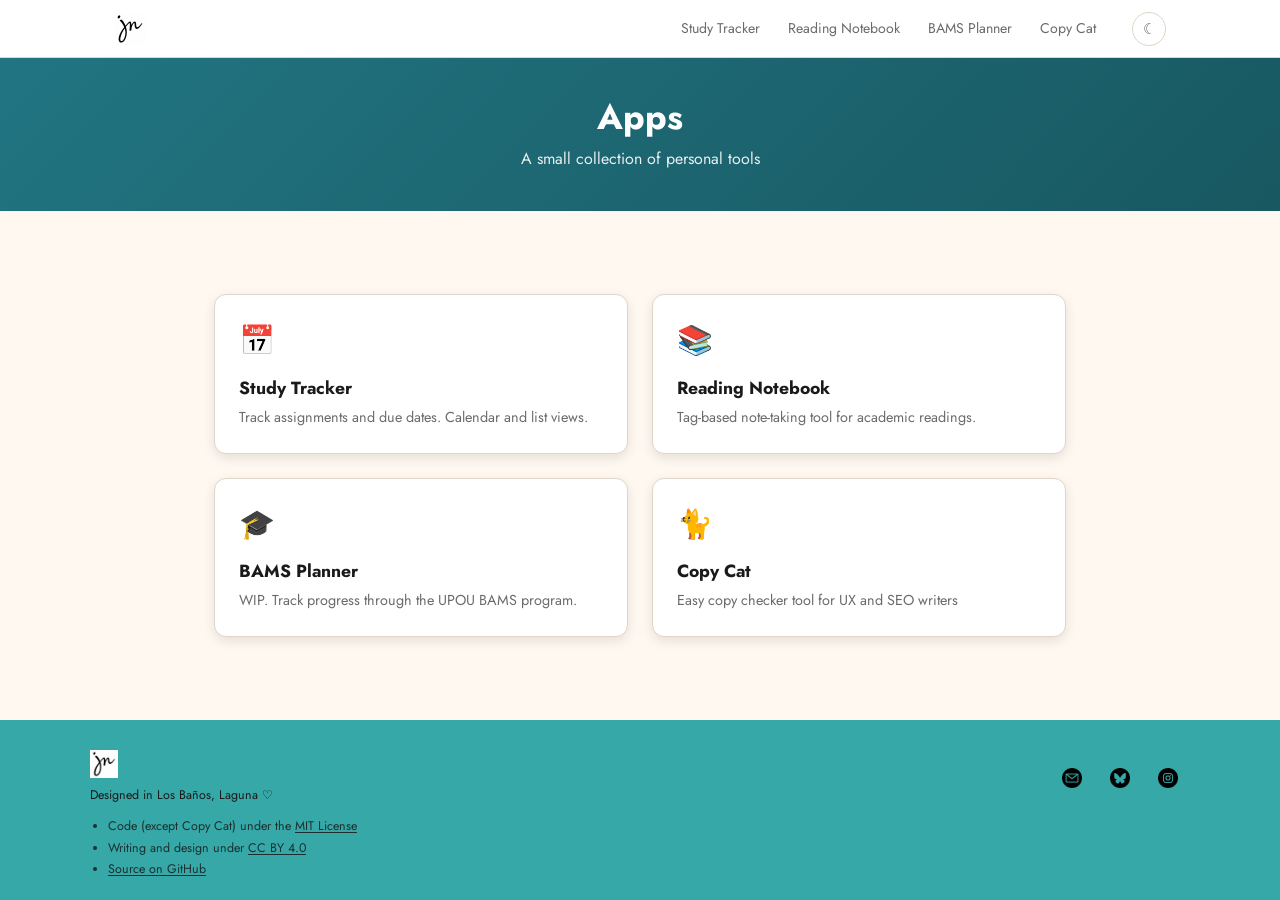
==== index.html @ cdc97967 "Close the four remaining audit findings Tests. tests/parsers.html covers the two parsers that read i" ====
<!DOCTYPE html>
<html lang="en">
<head>
<meta charset="UTF-8">
<meta name="viewport" content="width=device-width, initial-scale=1.0">
<title>Janis Narvas | Apps</title>
<meta name="description" content="Free study tools for students: an assignment tracker with calendar view, a tag-based reading notebook that exports to Obsidian, and a UPOU BAMS degree planner. No login required and your data stays in your browser.">
<link rel="canonical" href="https://apps.janisnarvas.com/">

<!-- Open Graph / social sharing -->
<meta property="og:type" content="website">
<meta property="og:site_name" content="Study Apps">
<meta property="og:title" content="Janis Narvas | Apps">
<meta property="og:description" content="Free study tools for students: an assignment tracker with calendar view, a tag-based reading notebook that exports to Obsidian, and a UPOU BAMS degree planner. No login required and your data stays in your browser.">
<meta property="og:url" content="https://apps.janisnarvas.com/">
<meta property="og:image" content="https://apps.janisnarvas.com/icons/og-image.png">
<meta name="twitter:card" content="summary_large_image">
<meta name="twitter:title" content="Janis Narvas | Apps">
<meta name="twitter:description" content="Free study tools for students: an assignment tracker with calendar view, a tag-based reading notebook that exports to Obsidian, and a UPOU BAMS degree planner. No login required and your data stays in your browser.">
<meta name="twitter:image" content="https://apps.janisnarvas.com/icons/og-image.png">

<!-- Structured data -->
<script type="application/ld+json">
{
  "@context": "https://schema.org",
  "@type": "WebSite",
  "name": "Study Apps",
  "url": "https://apps.janisnarvas.com/",
  "description": "Free study tools for students: an assignment tracker with calendar view, a tag-based reading notebook that exports to Obsidian, and a UPOU BAMS degree planner. No login required and your data stays in your browser.",
  "inLanguage": "en",
  "author": {
    "@type": "Person",
    "name": "Janis Narvas",
    "url": "https://janisnarvas.com"
  },
  "publisher": {
    "@type": "Person",
    "name": "Janis Narvas",
    "url": "https://janisnarvas.com"
  },
  "hasPart": [
    {
      "@type": "WebApplication",
      "name": "Study Tracker",
      "url": "https://apps.janisnarvas.com/study-tracker/",
      "description": "Track assignments and deadlines in a calendar or list view. Set due dates and times, priorities and status, and export everything to your calendar as an .ics file. Free, no login.",
      "applicationCategory": "EducationalApplication"
    },
    {
      "@type": "WebApplication",
      "name": "Reading Notebook",
      "url": "https://apps.janisnarvas.com/reading-notebook/",
      "description": "Keep tagged reading notes for academic sources, with rich-text fields for findings, takeaways and limitations. Export to Markdown for Obsidian or to CSV. Free, no login.",
      "applicationCategory": "EducationalApplication"
    },
    {
      "@type": "WebApplication",
      "name": "BAMS Planner",
      "url": "https://apps.janisnarvas.com/bams-planner/",
      "description": "Track your progress through the UPOU BA Multimedia Studies degree: units completed by category, course status and term, and export your Plan of Study to CSV or PDF.",
      "applicationCategory": "EducationalApplication"
    }
    {
      "@type": "WebApplication",
      "name": "Copy Cat",
      "url": "https://apps.janisnarvas.com/copy-cat/",
      "description": "Check your page title, meta description, and body copy for readability, wordiness, and words to avoid.",
      "applicationCategory": "EducationalApplication"
    }
  ]
}
</script>
<link rel="icon" type="image/png" sizes="32x32" href="icons/favicon-32.png?v=3.7.0">
<link rel="icon" type="image/png" sizes="512x512" href="icons/favicon-512.png?v=3.7.0">
<link rel="apple-touch-icon" href="icons/apple-touch-icon.png?v=3.7.0">
<link rel="preconnect" href="https://fonts.googleapis.com">
<link rel="preconnect" href="https://fonts.gstatic.com" crossorigin>
<link href="https://fonts.googleapis.com/css2?family=Jost:ital,wght@0,300;0,400;0,500;0,600;0,700;1,400&display=swap" rel="stylesheet">
<link rel="stylesheet" href="shared.css?v=3.7.0">
<link rel="stylesheet" href="style.css?v=3.7.0">
<!-- Loaded in <head> so the theme is set before first paint (no light flash). -->
<script src="theme.js?v=3.7.0"></script>
<!-- Google Analytics (GA4) -->
<script src="analytics.js?v=3.7.0"></script>
</head>
<body>

<!-- Sticky navigation, filled in by nav.js. -->
<nav class="site-nav"></nav>

<!-- Names the page; its H1 lives here. -->
<section class="tool-banner">
  <div class="tool-banner-inner">
    <h1>Apps</h1>
    <p class="tool-desc">A small collection of personal tools</p>
  </div>
</section>

<main>

  <!--
    Each tool is a card driven by the TOOLS array in script.js.
    To add a new tool later: add an entry to that array — no HTML edits needed.
  -->
  <section id="tool-grid" class="tool-grid"></section>
</main>

<!-- Licensing bar, filled in by sitebar.js. -->
<footer class="site-bar"></footer>

<script src="script.js?v=3.7.0"></script>
<script src="nav.js?v=3.7.0"></script>
<script src="sitebar.js?v=3.7.0"></script>
</body>
</html>
---- shared.css ----
/* ==========================================================================
   shared.css — furniture every page has in common
   The sticky nav, the footer band and the page banner appear on all six
   pages, so they live here rather than in four copies of each stylesheet.
   Loaded BEFORE each page's own sheet, so a tool can still override.
   ========================================================================== */

* { box-sizing: border-box; }

.theme-toggle:hover {
  background: var(--color-hover);
  border-color: var(--color-hover);
  color: var(--color-hover-text);
}

.site-bar-inner {
  max-width: 1100px;
  margin: 0 auto;
  display: flex;
  flex-direction: column;
  gap: 10px;
}

.site-bar a {
  color: inherit;
  text-decoration: underline;
  text-underline-offset: 2px;
}

.site-bar a:hover { opacity: 0.75; }

/* Credit on the left, contact icons on the right. */
.site-bar-row {
  display: flex;
  justify-content: space-between;
  align-items: center;
  gap: 16px;
}

.site-bar-credit {
  margin: 0;
  line-height: 1.6;
  display: flex;
  flex-direction: column;
  align-items: flex-start;
  gap: 8px;
}

/* The logo stands in for the name, as it does in the nav. */
.site-bar-mark { display: inline-flex; line-height: 0; }

.site-bar-mark img { display: block; width: 28px; height: 28px; }

.site-bar-mark:hover { opacity: 0.8; }

/* Keeps the place name from breaking across lines mid-phrase. */
.site-bar-place { white-space: nowrap; }

/* The copyright and the place sit on their own lines, as two statements
   rather than one run-on sentence. */
.site-bar-place { display: block; }

.site-bar-terms {
  margin: 0;
  padding-left: 18px;
  line-height: 1.7;
  opacity: 0.85;
}

.site-bar-terms li { margin: 0; }

.social {
  display: flex;
  flex-wrap: wrap;
  gap: 4px;
  margin: 0;
  padding: 0;
  list-style: none;
  flex: none;
}

.social a {
  display: flex;
  align-items: center;
  justify-content: center;
  /* A comfortable touch target around a 20px icon. */
  width: 44px;
  height: 44px;
  border-radius: 50%;
  text-decoration: none;
}

.social a:hover { background: rgba(0, 0, 0, 0.12); opacity: 1; }

.social img { display: block; width: 20px; height: 20px; }

/* The icons are dark glyphs, which read on the light teal. On the muted dark
   teal they are inverted to white instead. */
:root[data-theme="dark"] .social img { filter: invert(1); }

:root[data-theme="dark"] .social a:hover { background: rgba(255, 255, 255, 0.12); }

@media (max-width: 600px) {
  .site-bar-row { gap: 12px; }
  .site-bar-credit { flex: 1; min-width: 0; }
  /* Hold the icons to one row of three beside the credit. */
  .social { justify-content: flex-end; max-width: calc(3 * 40px + 2 * 4px); }
  .social a { width: 40px; height: 40px; }
}

/* ---------- Sticky navigation ----------
   Rendered by nav.js into <nav class="site-nav">, the first element on every
   page. Sticks to the top so the way out of a tool is always one click away.
   Collapses to a hamburger at 640px, matching the grid's breakpoint. */

.site-nav {
  position: sticky;
  top: 0;
  z-index: 50;
  background: var(--color-surface);
  border-bottom: 1px solid var(--color-border);
}

.site-nav-inner {
  max-width: 1100px;
  margin: 0 auto;
  padding: 8px 24px;
  display: flex;
  align-items: center;
  gap: 24px;
}

.site-nav-brand {
  display: flex;
  align-items: center;
  flex: 0 0 auto;
  line-height: 0;
  border-radius: var(--radius-sm);
}

.site-nav-brand img { display: block; width: 32px; height: 32px; }

.site-nav-brand:hover { opacity: 0.8; }

.site-nav-links {
  display: flex;
  align-items: center;
  gap: 4px;
  /* Pushed right, so the logo sits alone on the left and the links group
     with the theme switch rather than crowding the mark. */
  margin: 0 0 0 auto;
  padding: 0;
  list-style: none;
}

.site-nav-links a {
  display: block;
  padding: 10px 12px;
  border-radius: var(--radius-sm);
  font-size: 0.88rem;
  color: var(--color-text-muted);
  text-decoration: none;
}

.site-nav-links a:hover { color: var(--color-text); background: var(--color-bg); }

/* The page you are on, marked with weight and a rule rather than colour
   alone, so it does not rely on hue to be legible. */
.site-nav-links a.is-current {
  color: var(--color-text);
  font-weight: 600;
  box-shadow: inset 0 -2px 0 var(--color-primary);
}

.site-nav-actions {
  display: flex;
  align-items: center;
  gap: 8px;
}

/* Hidden until the links collapse. */
.site-nav-toggle {
  display: none;
  width: 44px;
  height: 44px;
  align-items: center;
  justify-content: center;
  border: 1px solid var(--color-border);
  border-radius: var(--radius-sm);
  background: transparent;
  cursor: pointer;
}

.site-nav-toggle:hover {
  background: var(--color-hover);
  border-color: var(--color-hover);
}

/* Three bars drawn from one element: the middle is the box, the outer two
   are its pseudo-elements. */
.site-nav-bars,
.site-nav-bars::before,
.site-nav-bars::after {
  display: block;
  width: 18px;
  height: 2px;
  background: var(--color-text);
  border-radius: 2px;
}

.site-nav-bars { position: relative; }

.site-nav-bars::before,
.site-nav-bars::after {
  content: '';
  position: absolute;
  left: 0;
}

.site-nav-bars::before { top: -6px; }

.site-nav-bars::after { top: 6px; }

@media (max-width: 640px) {
  .site-nav-inner { padding: 8px 16px; flex-wrap: wrap; gap: 8px; }
  .site-nav-toggle { display: flex; }

  /* The links drop into the panel below, so the auto margin they carry on
     desktop stops pushing anything. The controls take it here instead, which
     puts the theme switch and the hamburger against the right edge. */
  .site-nav-actions { margin-left: auto; }

  /* Closed: the panel is out of the layout entirely, not just invisible. */
  .site-nav-links {
    display: none;
    order: 3;
    width: 100%;
    margin-left: 0;
    flex-direction: column;
    align-items: stretch;
    gap: 2px;
    padding: 8px 0 12px;
    border-top: 1px solid var(--color-border);
  }
  .site-nav.is-open .site-nav-links { display: flex; }

  .site-nav-links a { padding: 12px; font-size: 0.95rem; }
  .site-nav-links a.is-current {
    box-shadow: inset 2px 0 0 var(--color-primary);
  }
}

.tool-banner-inner {
  display: flex;
  flex-direction: column;
  align-items: center;
  gap: 10px;
  max-width: 1100px;
  margin: 0 auto;
  padding: 40px 24px;
  text-align: center;
}

.tool-banner h1 {
  margin: 0;
  font-size: 2.2rem;
  line-height: 1.1;
}

.tool-banner .tool-desc {
  margin: 0;
  max-width: 620px;
  font-size: 1rem;
  line-height: 1.5;
  opacity: 0.9;
}

@media (max-width: 600px) {
  .tool-banner-inner { padding: 28px 16px; }
  .tool-banner h1 { font-size: 1.6rem; }
  .tool-banner .tool-desc { font-size: 0.92rem; }
}

/* The bars are painted in the text colour, so they follow the button into
   its hover state rather than disappearing against the teal. */
.site-nav-toggle:hover .site-nav-bars,
.site-nav-toggle:hover .site-nav-bars::before,
.site-nav-toggle:hover .site-nav-bars::after {
  background: var(--color-hover-text);
}
---- style.css ----
/* ==========================================================================
   Landing page — styles
   Same palette as the tools it links to: indigo primary, teal accent.
   ========================================================================== */

:root {
  --color-primary: #50ebec;
  --color-accent: #30A8B9;

  /* Call-to-action button: the palette's Primary, the same in both themes
     since it carries on the cream and on the dark background alike. Its
     label is Text Primary, never white — white on this cyan is 1.45:1,
     which fails AA outright, while #1A1A1A reaches 11.96:1. */
  --color-cta: var(--color-primary);
  --color-cta-text: #1A1A1A;
  --color-bg: #FFF8F0;
  --color-surface: #FFFFFF;
  --color-border: #E0D5C7;
  --color-text: #1A1A1A;
  --color-text-muted: #6B6B6B;
  --radius: 12px;
  --shadow: 0 4px 12px rgba(0, 0, 0, 0.1);

  /* Footer bar: a dark block in both themes, so it reads as a base rail. */
  --banner-from: #217582;    /* secondary */
  --banner-to: #185861;      /* deeper secondary; white on it = 9.9:1 */
  --on-banner: #ffffff;      /* 5.3:1 at the gradient's lightest end */
  /* Button hover, taken from the footer band. One value for both themes:
     it carries on the cream and on the dark background alike. Always a
     fill with a near-black label (6.07:1) — as hover *text* on the cream
     this teal is only 2.72:1 and fails AA. */
  --color-hover: #36a8a8;
  --color-hover-text: #1A1A1A;
  --color-bar-bg: #36a8a8;   /* teal band; #1a1a1a on it = 6.1:1 */
  --color-bar-text: #1a1a1a;
  /* Secondary, deepened until it passes AA as body-sized link text on the
     cream background: the palette's own accents top out at 2.7:1 there. */
  --color-link: #1D6B77;
  --radius-sm: 4px;      /* inputs, chips */
}

/* ---------- Dark theme ----------
   theme.js sets data-theme on <html>, defaulting to the OS preference. */
:root[data-theme="dark"] {
  --color-primary: #50ebec;
  --color-accent: #30A8B9;
  --color-bg: #1A1714;
  --color-surface: #242019;
  --color-border: #3A332A;
  --color-text: #F5EFE6;
  --color-text-muted: #A79E92;
  --shadow: 0 4px 12px rgba(0, 0, 0, 0.45);
  --banner-from: #2b5050;    /* muted teal; light text on it = 7.6:1 */
  --banner-to: #1a3333;
  --on-banner: #f2f2ec;
  /* Button hover, taken from the footer band. One value for both themes:
     it carries on the cream and on the dark background alike. Always a
     fill with a near-black label (6.07:1) — as hover *text* on the cream
     this teal is only 2.72:1 and fails AA. */
  --color-hover: #36a8a8;
  --color-hover-text: #1A1A1A;
  --color-bar-bg: #234242;   /* muted teal; light text on it = 9.4:1 */
  --color-bar-text: #e6e3dc;
  /* On the dark background the Primary cyan clears 12:1, so links can use
     it directly rather than the deepened light-mode teal. */
  --color-link: #50ebec;
}

body {
  margin: 0;
  font-family: 'Jost', -apple-system, BlinkMacSystemFont, "Segoe UI", Roboto, sans-serif;
  background: var(--color-bg);
  color: var(--color-text);
  line-height: 1.5;
  min-height: 100vh;
  display: flex;
  flex-direction: column;
}

.site-header {
  display: flex;
  align-items: center;
  justify-content: space-between;
  gap: 12px;
  padding: 20px 24px;
  font-weight: 600;
  color: var(--color-text-muted);
  font-size: 0.9rem;
}

/* Icon-only home link. The accessible name lives on aria-label, since the
   emoji alone announces as "house" to a screen reader. */
.site-home {
  font-size: 1.35rem;
  line-height: 1;
  text-decoration: none;
  opacity: 0.85;
}

.site-home:hover { opacity: 1; }

main {
  flex: 1;
  max-width: 900px;
  margin: 0 auto;
  width: 100%;
  /* `flex: 1` above already makes this fill whatever the nav, banner and
     footer leave over, because <body> is a flex column of 100vh. An explicit
     100vh here would be measured from the top of the page instead, pushing
     the grid a nav-and-banner's worth below the fold. */
  display: flex;
  flex-direction: column;
  justify-content: center; /* Vertically centers your title + 4 cards */
  box-sizing: border-box;
  padding: 4rem 1.5rem; /* Ensures breathing room on smaller screens */
}

.intro {
  text-align: center;
  margin-bottom: 48px;
}

.intro h1 {
  font-size: 2rem;
  margin: 0 0 10px;
}

.intro p {
  color: var(--color-text-muted);
  font-size: 1.05rem;
  margin: 0;
}

/* Two up on desktop rather than auto-fit: with four tools that gives a square
   2x2 block, where auto-fit was fitting three across and orphaning the last. */
.tool-grid {
  display: grid;
  grid-template-columns: repeat(2, 1fr);
  gap: 24px;
}

@media (max-width: 640px) {
  .tool-grid { grid-template-columns: 1fr; }
}

.tool-card {
  display: block;
  background: var(--color-surface);
  border: 1px solid var(--color-border);
  border-radius: var(--radius);
  padding: 24px;
  text-decoration: none;
  color: inherit;
  box-shadow: var(--shadow);
  transition: transform 0.15s ease, border-color 0.15s ease;
}

.tool-card:hover {
  border-color: var(--color-primary);
  transform: translateY(-2px);
}

.tool-card-icon {
  font-size: 1.8rem;
  display: block;
  margin-bottom: 12px;
}

.tool-card-name {
  font-size: 1.1rem;
  margin: 0 0 6px;
}

.tool-card-desc {
  font-size: 0.9rem;
  color: var(--color-text-muted);
  margin: 0;
}

@media (max-width: 500px) {
  .intro h1 { font-size: 1.5rem; }
}

.theme-toggle {
  width: 34px;
  height: 34px;
  flex-shrink: 0;
  border-radius: 50%;
  border: 1px solid var(--color-border);
  background: transparent;
  color: var(--color-text-muted);
  font-size: 0.95rem;
  line-height: 1;
  cursor: pointer;
}

/* ---------- Shared version / copyright bar ---------- */

.site-bar {
  background: var(--color-bar-bg);
  color: var(--color-bar-text);
  font-size: 0.78rem;
  padding: 30px 24px 20px;
}

/* ---------- License page ---------- */

.prose {
  max-width: 680px;
  margin: 0 auto;
  padding: 40px 24px 20px;
}

.prose h1 { font-size: 2rem; margin: 0 0 12px; }

.prose-intro {
  color: var(--color-text-muted);
  font-size: 1.05rem;
  margin: 0 0 8px;
}

.prose h2 {
  font-size: 1.15rem;
  margin: 36px 0 2px;
  padding-top: 20px;
  border-top: 1px solid var(--color-border);
}

.prose h3 {
  font-size: 0.85rem;
  font-weight: 600;
  text-transform: uppercase;
  letter-spacing: 0.05em;
  color: var(--color-link);
  margin: 0 0 10px;
}

.prose p { line-height: 1.7; margin: 0 0 14px; }

.prose a { color: var(--color-link); }

/* The licence text is quoted verbatim, so it keeps its own line breaks and
   scrolls sideways on narrow screens rather than reflowing. */
.license-text {
  background: var(--color-surface);
  border: 1px solid var(--color-border);
  border-radius: var(--radius);
  padding: 16px 18px;
  font-size: 0.78rem;
  line-height: 1.55;
  overflow-x: auto;
  white-space: pre-wrap;
  color: var(--color-text-muted);
}

/* ---------- Guide page ---------- */

.prose ul, .prose ol { line-height: 1.7; padding-left: 22px; }

.prose li { margin-bottom: 6px; }

/* Contents list: a compact index, so it reads tighter than body copy. */
.guide-contents { line-height: 1.5; }

.guide-contents li { margin-bottom: 2px; }

/* Closing call to action. Left-aligned in the prose column, styled to match
   the .btn-primary the apps themselves use, so the way back into the tool
   reads as an action rather than one more link in the body copy.
   Selector is doubled up because plain `.prose a` would otherwise win on
   specificity and repaint the text in the link colour. */
.prose-cta-wrap {
  margin: 34px 0 8px;
}

.prose .prose-cta {
  display: inline-block;
  padding: 11px 22px;
  border-radius: var(--radius);
  background: var(--color-cta);
  color: var(--color-cta-text);
  font-size: 1rem;
  font-weight: 600;
  text-decoration: none;
  transition: background 0.15s ease;
}

.prose .prose-cta:hover { background: var(--color-hover); color: var(--color-hover-text); }

/* ---------- Page banner ----------
   The same band the tools use, for the pages that are not tools. Lives here
   because index, license and the guide all load this stylesheet. */

.tool-banner {
  background: linear-gradient(135deg, var(--banner-from), var(--banner-to));
  color: var(--on-banner);
  /* No bottom margin here, unlike the tools': the pages using this sheet
     (home, licence, guide) all give their own <main> generous top padding,
     and a margin on top of that left the space above the content 28px
     larger than the space below it. */
}
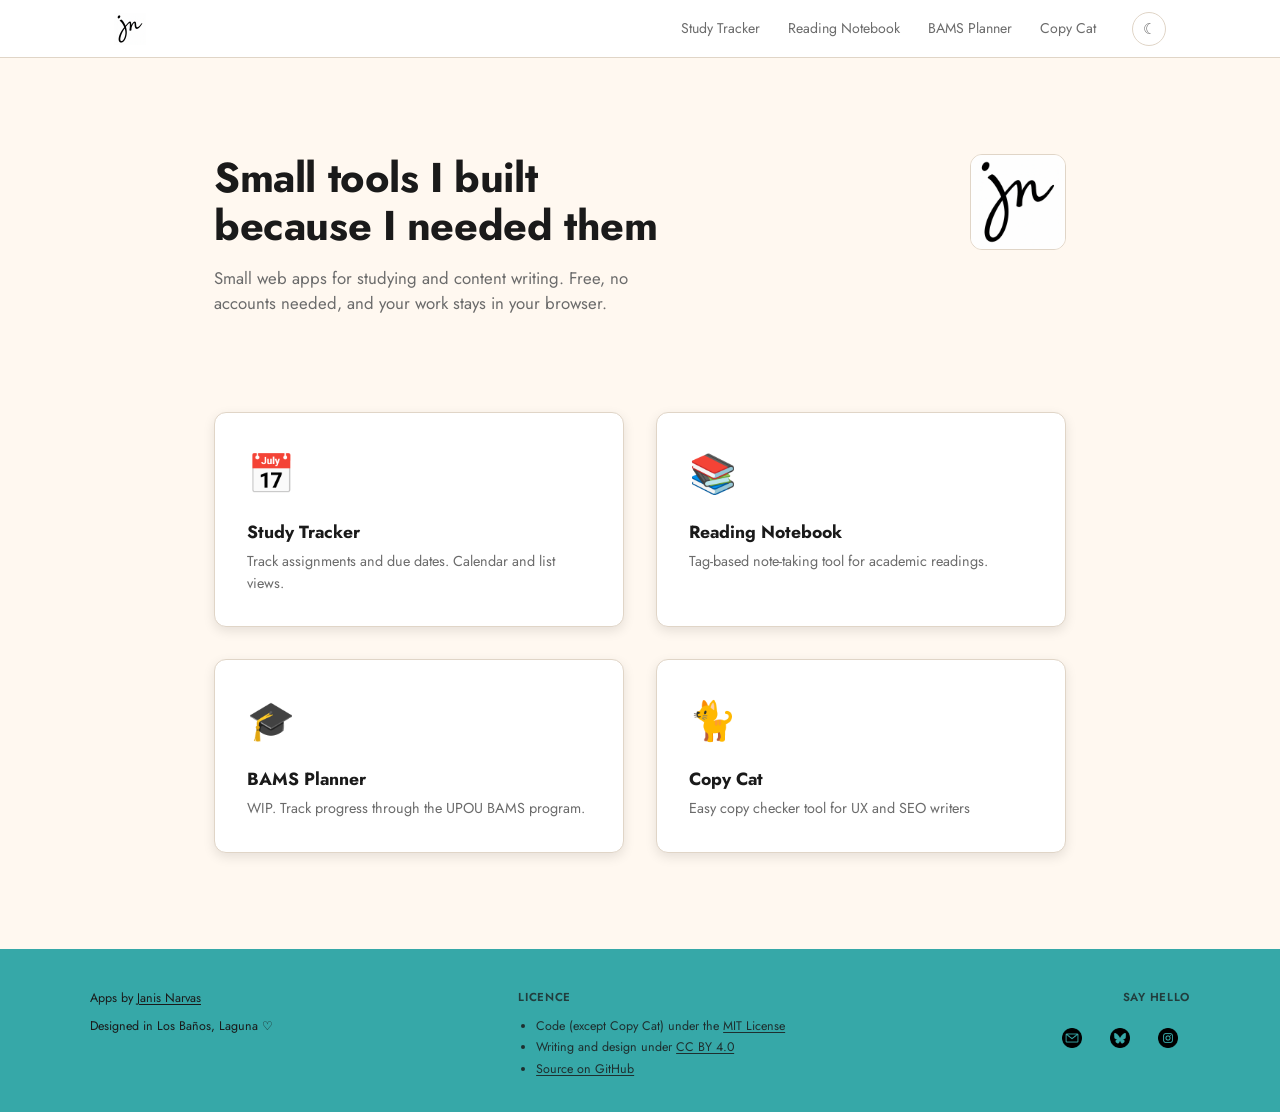
==== commit 8eeb92f1: "Rework the home page and footer Home. The gradient band is gone from the landing page only. It stays" ====
--- a/index.html
+++ b/index.html
@@ -70,31 +70,39 @@
   ]
 }
 </script>
-<link rel="icon" type="image/png" sizes="32x32" href="icons/favicon-32.png?v=3.7.0">
-<link rel="icon" type="image/png" sizes="512x512" href="icons/favicon-512.png?v=3.7.0">
-<link rel="apple-touch-icon" href="icons/apple-touch-icon.png?v=3.7.0">
+<link rel="icon" type="image/png" sizes="32x32" href="icons/favicon-32.png?v=4.0.0">
+<link rel="icon" type="image/png" sizes="512x512" href="icons/favicon-512.png?v=4.0.0">
+<link rel="apple-touch-icon" href="icons/apple-touch-icon.png?v=4.0.0">
 <link rel="preconnect" href="https://fonts.googleapis.com">
 <link rel="preconnect" href="https://fonts.gstatic.com" crossorigin>
 <link href="https://fonts.googleapis.com/css2?family=Jost:ital,wght@0,300;0,400;0,500;0,600;0,700;1,400&display=swap" rel="stylesheet">
-<link rel="stylesheet" href="shared.css?v=3.7.0">
-<link rel="stylesheet" href="style.css?v=3.7.0">
+<link rel="stylesheet" href="shared.css?v=4.0.0">
+<link rel="stylesheet" href="style.css?v=4.0.0">
 <!-- Loaded in <head> so the theme is set before first paint (no light flash). -->
-<script src="theme.js?v=3.7.0"></script>
+<script src="theme.js?v=4.0.0"></script>
 <!-- Google Analytics (GA4) -->
-<script src="analytics.js?v=3.7.0"></script>
+<script src="analytics.js?v=4.0.0"></script>
 </head>
 <body>
 
 <!-- Sticky navigation, filled in by nav.js. -->
 <nav class="site-nav"></nav>
 
-<!-- Names the page; its H1 lives here. -->
-<section class="tool-banner">
-  <div class="tool-banner-inner">
-    <h1>Apps</h1>
-    <p class="tool-desc">A small collection of personal tools</p>
+<!-- The home page deliberately has no gradient band. That band is the three
+     tools' own signal — keeping it here made the front door look like a
+     fourth tool. -->
+<header class="home-hero">
+  <div class="home-hero-inner">
+    <div class="home-hero-text">
+      <h1>Small tools I built because I needed them</h1>
+      <p class="home-hero-desc">
+        Small web apps for studying and content writing. Free, no accounts
+        needed, and your work stays in your browser.
+      </p>
+    </div>
+    <img class="home-hero-mark" src="icons/favicon-512.png?v=4.0.0" alt="" width="96" height="96">
   </div>
-</section>
+</header>
 
 <main>
 
@@ -108,8 +116,8 @@
 <!-- Licensing bar, filled in by sitebar.js. -->
 <footer class="site-bar"></footer>
 
-<script src="script.js?v=3.7.0"></script>
-<script src="nav.js?v=3.7.0"></script>
-<script src="sitebar.js?v=3.7.0"></script>
+<script src="script.js?v=4.0.0"></script>
+<script src="nav.js?v=4.0.0"></script>
+<script src="sitebar.js?v=4.0.0"></script>
 </body>
 </html>
--- a/shared.css
+++ b/shared.css
@@ -13,6 +13,16 @@
   color: var(--color-hover-text);
 }
 
+/* The footer band. Identical in every stylesheet, so it belongs here; the
+   earlier extraction missed it only because the comment above it differed
+   from file to file. */
+.site-bar {
+  background: var(--color-bar-bg);
+  color: var(--color-bar-text);
+  font-size: 0.78rem;
+  padding: 40px 24px 32px;
+}
+
 .site-bar-inner {
   max-width: 1100px;
   margin: 0 auto;
@@ -30,12 +40,27 @@
 .site-bar a:hover { opacity: 0.75; }
 
 /* Credit on the left, contact icons on the right. */
+/* Identity, licence, contact. Previously everything stacked against the left
+   edge, which left the right half empty and gave three lines of licence text
+   the same weight as who made the site. */
 .site-bar-row {
-  display: flex;
-  justify-content: space-between;
-  align-items: center;
-  gap: 16px;
-}
+  display: grid;
+  grid-template-columns: 1.1fr 1.4fr auto;
+  gap: 48px;
+  align-items: start;
+}
+
+.site-bar-heading {
+  margin: 0 0 10px;
+  font-size: 0.72rem;
+  font-weight: 600;
+  text-transform: uppercase;
+  letter-spacing: 0.06em;
+  opacity: 0.75;
+}
+
+.site-bar-contact { text-align: right; }
+.site-bar-contact .social { justify-content: flex-end; }
 
 .site-bar-credit {
   margin: 0;
@@ -46,12 +71,8 @@
   gap: 8px;
 }
 
-/* The logo stands in for the name, as it does in the nav. */
-.site-bar-mark { display: inline-flex; line-height: 0; }
-
-.site-bar-mark img { display: block; width: 28px; height: 28px; }
-
-.site-bar-mark:hover { opacity: 0.8; }
+
+
 
 /* Keeps the place name from breaking across lines mid-phrase. */
 .site-bar-place { white-space: nowrap; }
@@ -288,3 +309,11 @@
 .site-nav-toggle:hover .site-nav-bars::after {
   background: var(--color-hover-text);
 }
+
+@media (max-width: 640px) {
+  /* Back to a single stack, in the same order as before, so nothing about the
+     footer changes on a phone. */
+  .site-bar-row { grid-template-columns: 1fr; gap: 24px; }
+  .site-bar-contact { text-align: left; }
+  .site-bar-contact .social { justify-content: flex-start; }
+}
--- a/style.css
+++ b/style.css
@@ -112,23 +112,50 @@
   flex-direction: column;
   justify-content: center; /* Vertically centers your title + 4 cards */
   box-sizing: border-box;
-  padding: 4rem 1.5rem; /* Ensures breathing room on smaller screens */
-}
-
-.intro {
-  text-align: center;
-  margin-bottom: 48px;
-}
-
-.intro h1 {
-  font-size: 2rem;
-  margin: 0 0 10px;
-}
-
-.intro p {
-  color: var(--color-text-muted);
+  padding: 96px 24px; /* the space above and below the card grid */
+}
+
+/* ---------- Home hero ----------
+   The home page has no gradient band on purpose. That band belongs to the
+   three tools, and wearing it here made the front door look like a fourth
+   one. Dropping the slab is also where most of this page's breathing room
+   comes from, rather than padding piled on top of it. */
+
+.home-hero-inner {
+  max-width: 900px;          /* same column as <main> below it */
+  margin: 0 auto;
+  padding: 96px 24px 0;
+  display: flex;
+  align-items: flex-start;
+  justify-content: space-between;
+  gap: 48px;
+}
+
+.home-hero h1 {
+  font-size: 2.6rem;
+  line-height: 1.15;
+  letter-spacing: -0.01em;
+  margin: 0 0 16px;
+  max-width: 16ch;           /* breaks to two lines without a <br> */
+}
+
+.home-hero-desc {
+  margin: 0;
+  max-width: 46ch;
   font-size: 1.05rem;
-  margin: 0;
+  color: var(--color-text-muted);
+}
+
+/* favicon-512.png is RGB with no alpha channel, so its white background
+   cannot sit invisibly on the cream. Rather than fade it — which just looks
+   like a mistake — it is drawn as a tile matching the cards below it. A
+   transparent PNG would let this drop to a bare mark. */
+.home-hero-mark {
+  flex: 0 0 auto;
+  width: 96px;
+  height: 96px;
+  border-radius: var(--radius);
+  border: 1px solid var(--color-border);
 }
 
 /* Two up on desktop rather than auto-fit: with four tools that gives a square
@@ -136,7 +163,7 @@
 .tool-grid {
   display: grid;
   grid-template-columns: repeat(2, 1fr);
-  gap: 24px;
+  gap: 32px;
 }
 
 @media (max-width: 640px) {
@@ -148,7 +175,7 @@
   background: var(--color-surface);
   border: 1px solid var(--color-border);
   border-radius: var(--radius);
-  padding: 24px;
+  padding: 32px;
   text-decoration: none;
   color: inherit;
   box-shadow: var(--shadow);
@@ -161,9 +188,9 @@
 }
 
 .tool-card-icon {
-  font-size: 1.8rem;
+  font-size: 2.4rem;
   display: block;
-  margin-bottom: 12px;
+  margin-bottom: 16px;
 }
 
 .tool-card-name {
@@ -177,8 +204,11 @@
   margin: 0;
 }
 
-@media (max-width: 500px) {
-  .intro h1 { font-size: 1.5rem; }
+@media (max-width: 640px) {
+  .home-hero-inner { padding: 56px 16px 0; gap: 24px; }
+  .home-hero h1 { font-size: 1.9rem; }
+  /* At phone width the mark competes with the headline for the eye. */
+  .home-hero-mark { display: none; }
 }
 
 .theme-toggle {
@@ -192,15 +222,6 @@
   font-size: 0.95rem;
   line-height: 1;
   cursor: pointer;
-}
-
-/* ---------- Shared version / copyright bar ---------- */
-
-.site-bar {
-  background: var(--color-bar-bg);
-  color: var(--color-bar-text);
-  font-size: 0.78rem;
-  padding: 30px 24px 20px;
 }
 
 /* ---------- License page ---------- */
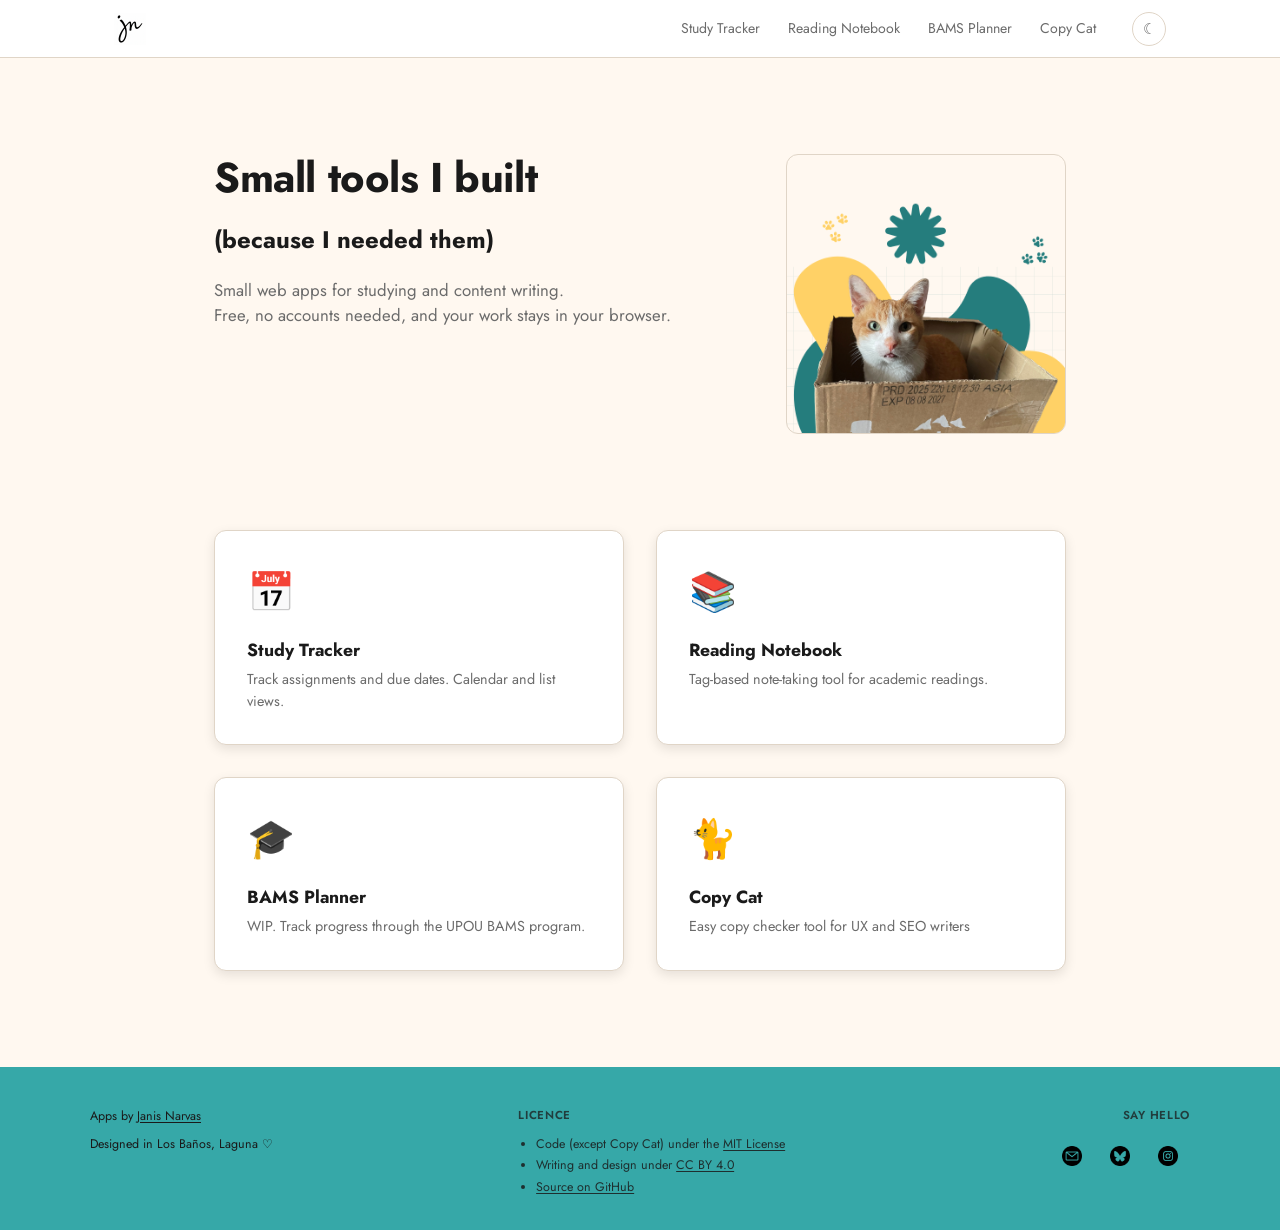
==== commit 11e8e16b: "Use the cat illustration in the home hero Swaps the logo mark for icons/yasu.png at 280px, splits th" ====
--- a/index.html
+++ b/index.html
@@ -11,12 +11,12 @@
 <meta property="og:type" content="website">
 <meta property="og:site_name" content="Study Apps">
 <meta property="og:title" content="Janis Narvas | Apps">
-<meta property="og:description" content="Free study tools for students: an assignment tracker with calendar view, a tag-based reading notebook that exports to Obsidian, and a UPOU BAMS degree planner. No login required and your data stays in your browser.">
+<meta property="og:description" content="Free tools for students and writers: an assignment tracker with calendar view, a tag-based reading notebook that exports to Obsidian, and a UPOU BAMS degree planner. No login required and your data stays in your browser.">
 <meta property="og:url" content="https://apps.janisnarvas.com/">
 <meta property="og:image" content="https://apps.janisnarvas.com/icons/og-image.png">
 <meta name="twitter:card" content="summary_large_image">
 <meta name="twitter:title" content="Janis Narvas | Apps">
-<meta name="twitter:description" content="Free study tools for students: an assignment tracker with calendar view, a tag-based reading notebook that exports to Obsidian, and a UPOU BAMS degree planner. No login required and your data stays in your browser.">
+<meta name="twitter:description" content="Free tools for students and writers: an assignment tracker with calendar view, a tag-based reading notebook that exports to Obsidian, and a UPOU BAMS degree planner. No login required and your data stays in your browser.">
 <meta name="twitter:image" content="https://apps.janisnarvas.com/icons/og-image.png">
 
 <!-- Structured data -->
@@ -94,13 +94,14 @@
 <header class="home-hero">
   <div class="home-hero-inner">
     <div class="home-hero-text">
-      <h1>Small tools I built because I needed them</h1>
+      <h1>Small tools I built</h1>
+        <h2>(because I needed them)</h2>
       <p class="home-hero-desc">
-        Small web apps for studying and content writing. Free, no accounts
-        needed, and your work stays in your browser.
+        Small web apps for studying and content writing. <br>
+        Free, no accounts needed, and your work stays in your browser.
       </p>
     </div>
-    <img class="home-hero-mark" src="icons/favicon-512.png?v=4.0.0" alt="" width="96" height="96">
+    <img class="home-hero-mark" src="icons/yasu.png" alt="" aria-hidden="true">
   </div>
 </header>
 
--- a/style.css
+++ b/style.css
@@ -146,17 +146,14 @@
   color: var(--color-text-muted);
 }
 
-/* favicon-512.png is RGB with no alpha channel, so its white background
-   cannot sit invisibly on the cream. Rather than fade it — which just looks
-   like a mistake — it is drawn as a tile matching the cards below it. A
-   transparent PNG would let this drop to a bare mark. */
 .home-hero-mark {
   flex: 0 0 auto;
-  width: 96px;
-  height: 96px;
+  width: 280px;
+  height: 280px;
   border-radius: var(--radius);
-  border: 1px solid var(--color-border);
-}
+  border: 0.5px solid var(--color-border);
+}
+
 
 /* Two up on desktop rather than auto-fit: with four tools that gives a square
    2x2 block, where auto-fit was fitting three across and orphaning the last. */
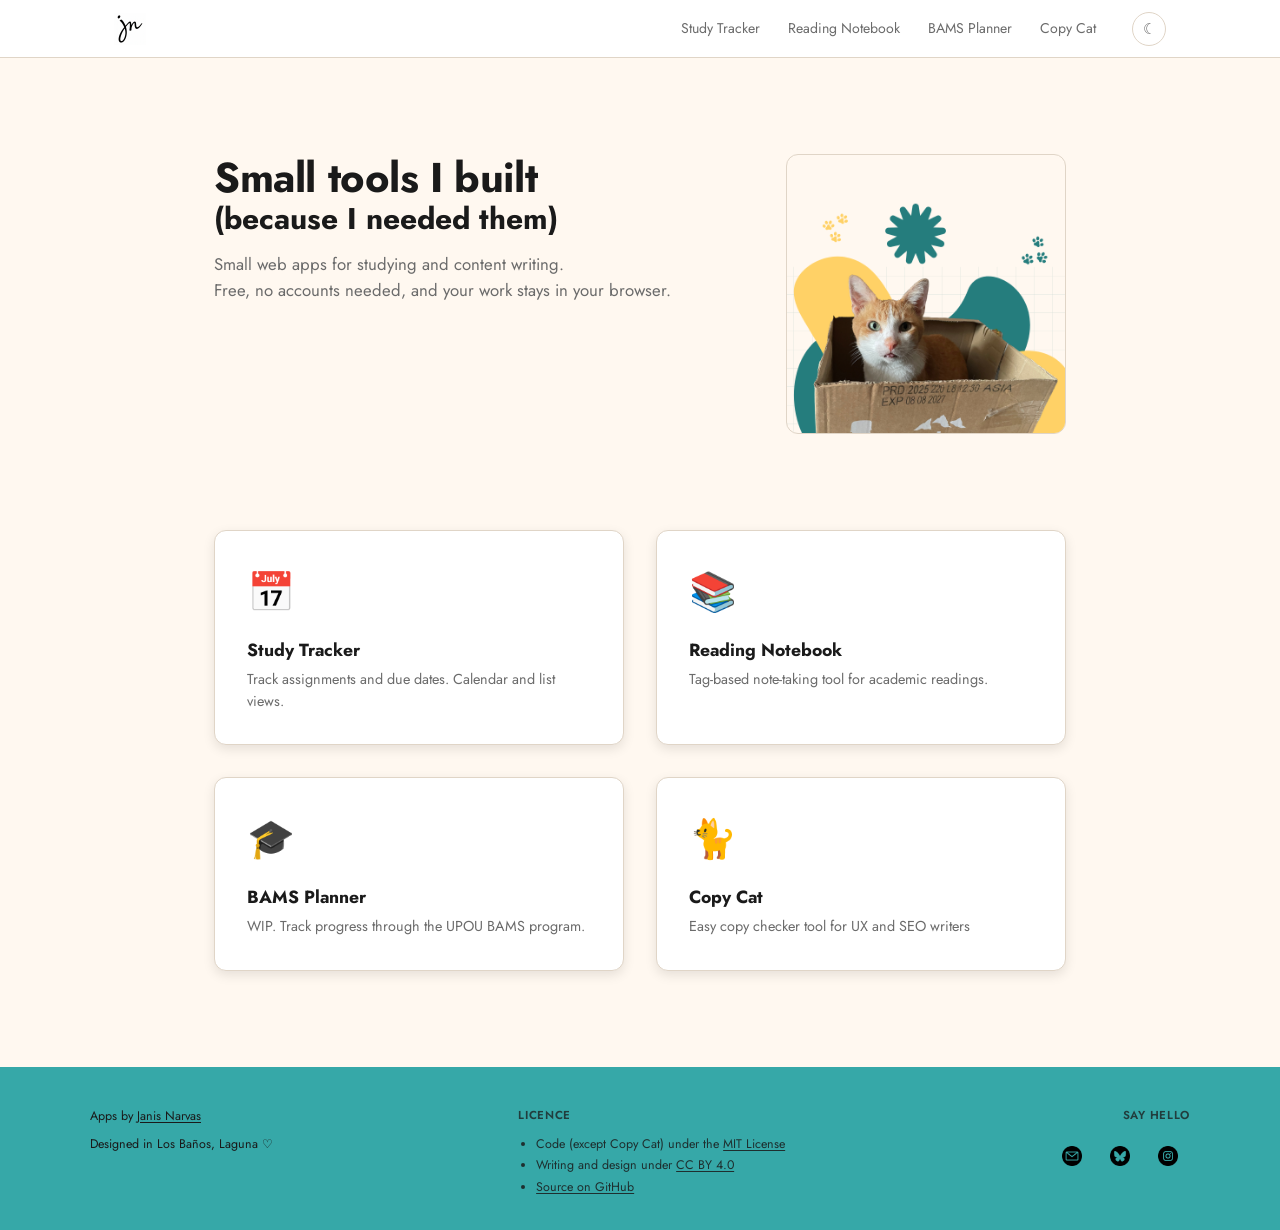
==== commit be40b78b: "Fold the second heading line back into the H1 The second line was an <h2>, which announces a section" ====
--- a/index.html
+++ b/index.html
@@ -70,18 +70,18 @@
   ]
 }
 </script>
-<link rel="icon" type="image/png" sizes="32x32" href="icons/favicon-32.png?v=4.0.0">
-<link rel="icon" type="image/png" sizes="512x512" href="icons/favicon-512.png?v=4.0.0">
-<link rel="apple-touch-icon" href="icons/apple-touch-icon.png?v=4.0.0">
+<link rel="icon" type="image/png" sizes="32x32" href="icons/favicon-32.png?v=4.1.0">
+<link rel="icon" type="image/png" sizes="512x512" href="icons/favicon-512.png?v=4.1.0">
+<link rel="apple-touch-icon" href="icons/apple-touch-icon.png?v=4.1.0">
 <link rel="preconnect" href="https://fonts.googleapis.com">
 <link rel="preconnect" href="https://fonts.gstatic.com" crossorigin>
 <link href="https://fonts.googleapis.com/css2?family=Jost:ital,wght@0,300;0,400;0,500;0,600;0,700;1,400&display=swap" rel="stylesheet">
-<link rel="stylesheet" href="shared.css?v=4.0.0">
-<link rel="stylesheet" href="style.css?v=4.0.0">
+<link rel="stylesheet" href="shared.css?v=4.1.0">
+<link rel="stylesheet" href="style.css?v=4.1.0">
 <!-- Loaded in <head> so the theme is set before first paint (no light flash). -->
-<script src="theme.js?v=4.0.0"></script>
+<script src="theme.js?v=4.1.0"></script>
 <!-- Google Analytics (GA4) -->
-<script src="analytics.js?v=4.0.0"></script>
+<script src="analytics.js?v=4.1.0"></script>
 </head>
 <body>
 
@@ -94,14 +94,13 @@
 <header class="home-hero">
   <div class="home-hero-inner">
     <div class="home-hero-text">
-      <h1>Small tools I built</h1>
-        <h2>(because I needed them)</h2>
+      <h1>Small tools I built <span>(because I needed them)</span></h1>
       <p class="home-hero-desc">
         Small web apps for studying and content writing. <br>
         Free, no accounts needed, and your work stays in your browser.
       </p>
     </div>
-    <img class="home-hero-mark" src="icons/yasu.png" alt="" aria-hidden="true">
+    <img class="home-hero-mark" src="icons/yasu.png?v=4.1.0" alt="" aria-hidden="true">
   </div>
 </header>
 
@@ -117,8 +116,8 @@
 <!-- Licensing bar, filled in by sitebar.js. -->
 <footer class="site-bar"></footer>
 
-<script src="script.js?v=4.0.0"></script>
-<script src="nav.js?v=4.0.0"></script>
-<script src="sitebar.js?v=4.0.0"></script>
+<script src="script.js?v=4.1.0"></script>
+<script src="nav.js?v=4.1.0"></script>
+<script src="sitebar.js?v=4.1.0"></script>
 </body>
 </html>
--- a/style.css
+++ b/style.css
@@ -136,7 +136,17 @@
   line-height: 1.15;
   letter-spacing: -0.01em;
   margin: 0 0 16px;
-  max-width: 16ch;           /* breaks to two lines without a <br> */
+  max-width: 20ch;
+}
+
+/* The second line is part of the same sentence, so it stays inside the H1.
+   An <h2> here would announce a section called "(because I needed them)" to
+   anyone navigating by headings. `em` keeps it in proportion when the H1
+   shrinks at the mobile breakpoint. */
+.home-hero h1 span {
+  display: block;
+  font-size: 0.72em;
+  letter-spacing: 0;
 }
 
 .home-hero-desc {
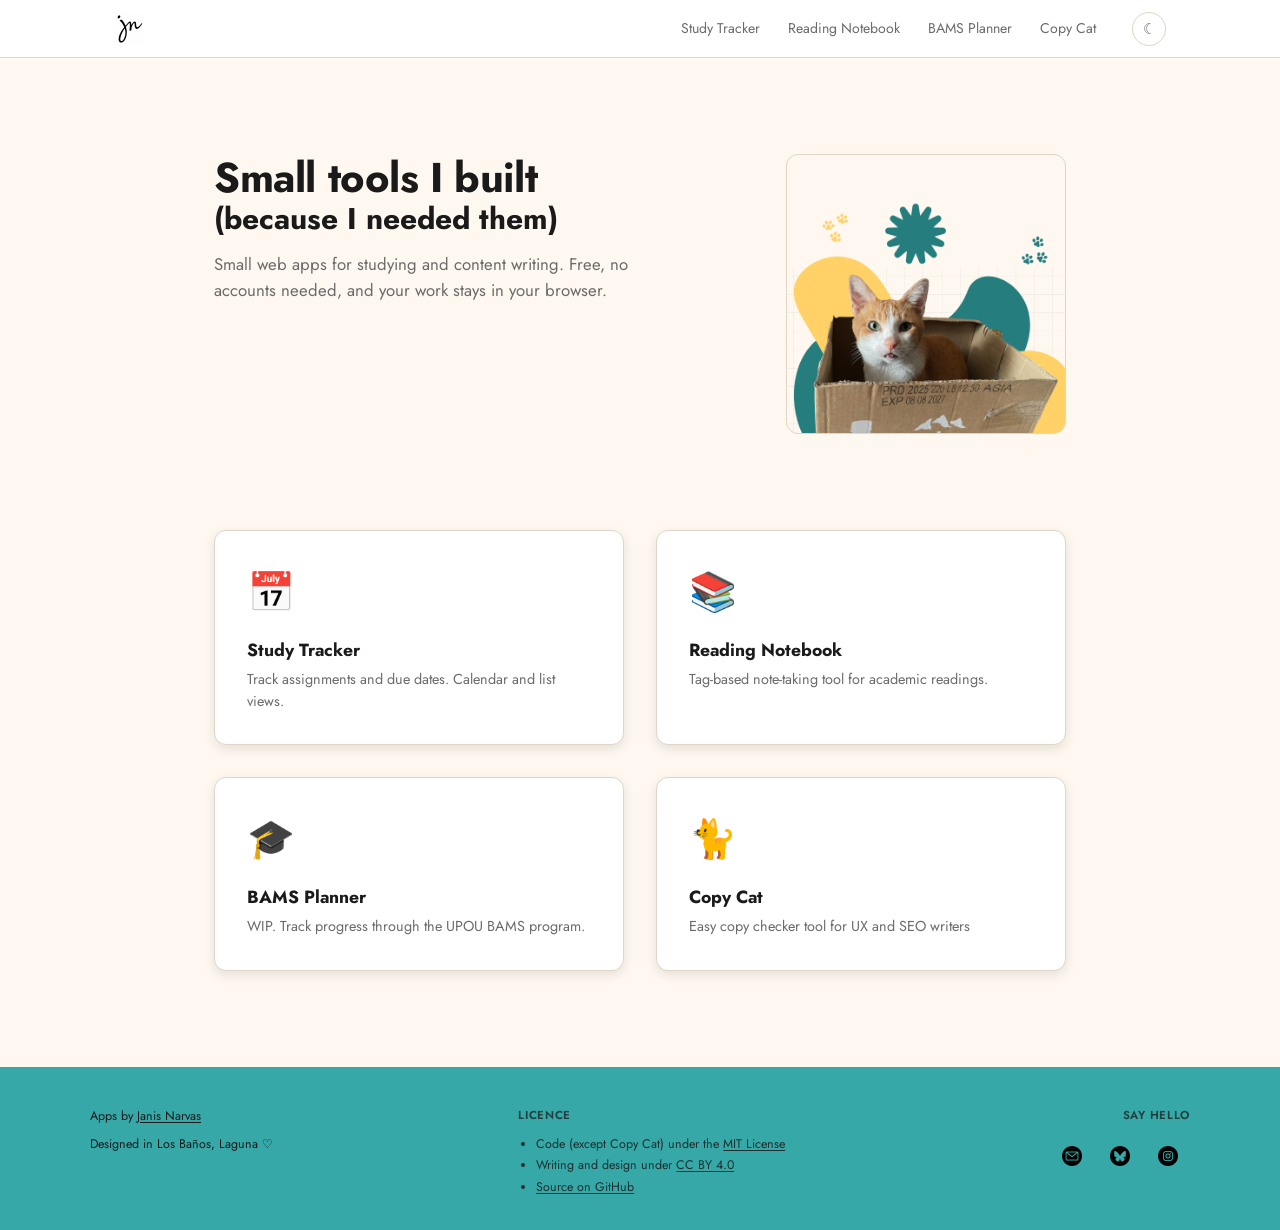
==== commit 3e40ba9a: "Show the hero illustration on phones, below the text The hero mark was hidden under 640px, which mad" ====
--- a/index.html
+++ b/index.html
@@ -96,7 +96,7 @@
     <div class="home-hero-text">
       <h1>Small tools I built <span>(because I needed them)</span></h1>
       <p class="home-hero-desc">
-        Small web apps for studying and content writing. <br>
+        Small web apps for studying and content writing.
         Free, no accounts needed, and your work stays in your browser.
       </p>
     </div>
--- a/style.css
+++ b/style.css
@@ -212,10 +212,16 @@
 }
 
 @media (max-width: 640px) {
-  .home-hero-inner { padding: 56px 16px 0; gap: 24px; }
+  /* The row becomes a column so the headline lands first and the cat follows
+     it. Side by side at this width the image would not shrink below its fixed
+     280px and would squeeze the text into a few words a line. */
+  .home-hero-inner { padding: 56px 16px 0; gap: 24px; flex-direction: column; align-items: center; }
   .home-hero h1 { font-size: 1.9rem; }
-  /* At phone width the mark competes with the headline for the eye. */
-  .home-hero-mark { display: none; }
+  .home-hero-text { text-align: center; }
+  .home-hero h1, .home-hero-desc { max-width: none; }
+  /* vw-capped rather than fixed: it has the full column to itself here, and
+     60vw keeps it in proportion from a 320px phone up to the breakpoint. */
+  .home-hero-mark { width: min(220px, 60vw); height: auto; }
 }
 
 .theme-toggle {
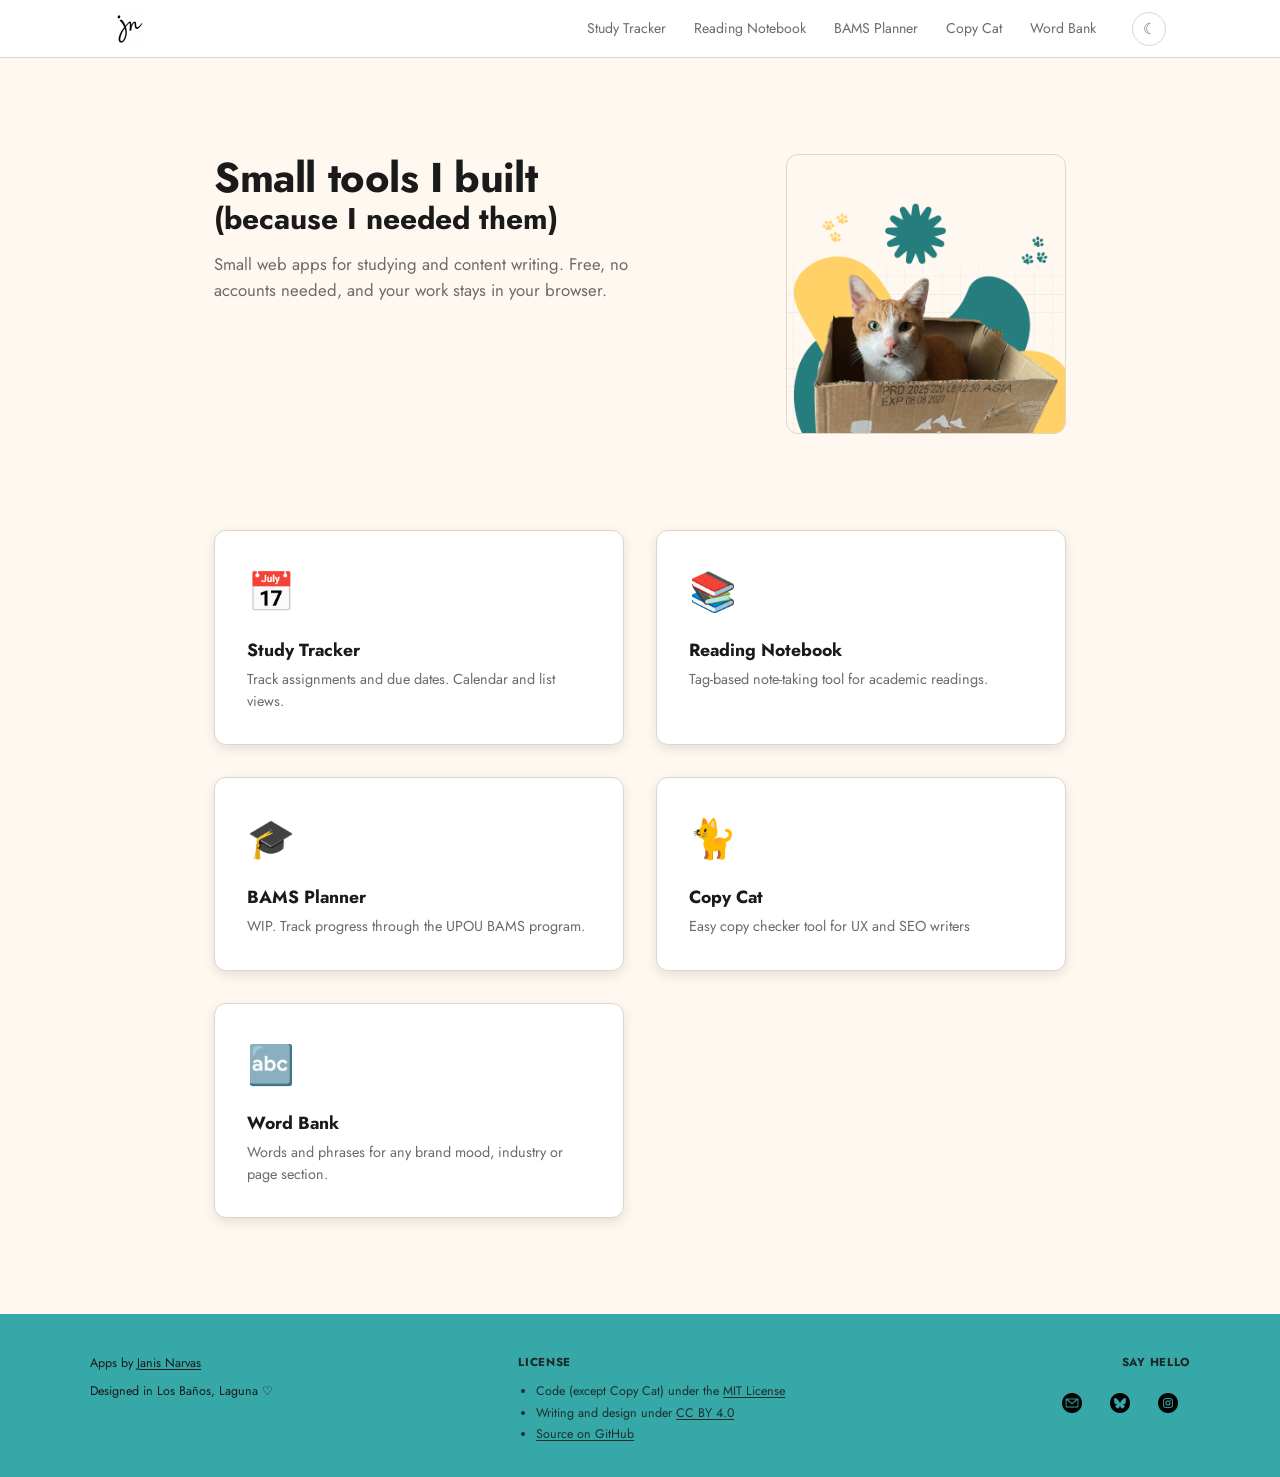
==== commit 0d396d6e: "Add Word Bank, a word finder for copywriters Search or browse 71 categories (moods, industries, page" ====
--- a/index.html
+++ b/index.html
@@ -70,18 +70,18 @@
   ]
 }
 </script>
-<link rel="icon" type="image/png" sizes="32x32" href="icons/favicon-32.png?v=4.1.0">
-<link rel="icon" type="image/png" sizes="512x512" href="icons/favicon-512.png?v=4.1.0">
-<link rel="apple-touch-icon" href="icons/apple-touch-icon.png?v=4.1.0">
+<link rel="icon" type="image/png" sizes="32x32" href="icons/favicon-32.png?v=4.2.0">
+<link rel="icon" type="image/png" sizes="512x512" href="icons/favicon-512.png?v=4.2.0">
+<link rel="apple-touch-icon" href="icons/apple-touch-icon.png?v=4.2.0">
 <link rel="preconnect" href="https://fonts.googleapis.com">
 <link rel="preconnect" href="https://fonts.gstatic.com" crossorigin>
 <link href="https://fonts.googleapis.com/css2?family=Jost:ital,wght@0,300;0,400;0,500;0,600;0,700;1,400&display=swap" rel="stylesheet">
-<link rel="stylesheet" href="shared.css?v=4.1.0">
-<link rel="stylesheet" href="style.css?v=4.1.0">
+<link rel="stylesheet" href="shared.css?v=4.2.0">
+<link rel="stylesheet" href="style.css?v=4.2.0">
 <!-- Loaded in <head> so the theme is set before first paint (no light flash). -->
-<script src="theme.js?v=4.1.0"></script>
+<script src="theme.js?v=4.2.0"></script>
 <!-- Google Analytics (GA4) -->
-<script src="analytics.js?v=4.1.0"></script>
+<script src="analytics.js?v=4.2.0"></script>
 </head>
 <body>
 
@@ -100,7 +100,7 @@
         Free, no accounts needed, and your work stays in your browser.
       </p>
     </div>
-    <img class="home-hero-mark" src="icons/yasu.png?v=4.1.0" alt="" aria-hidden="true">
+    <img class="home-hero-mark" src="icons/yasu.png?v=4.2.0" alt="" aria-hidden="true">
   </div>
 </header>
 
@@ -116,8 +116,8 @@
 <!-- Licensing bar, filled in by sitebar.js. -->
 <footer class="site-bar"></footer>
 
-<script src="script.js?v=4.1.0"></script>
-<script src="nav.js?v=4.1.0"></script>
-<script src="sitebar.js?v=4.1.0"></script>
+<script src="script.js?v=4.2.0"></script>
+<script src="nav.js?v=4.2.0"></script>
+<script src="sitebar.js?v=4.2.0"></script>
 </body>
 </html>
--- a/shared.css
+++ b/shared.css
@@ -40,9 +40,6 @@
 .site-bar a:hover { opacity: 0.75; }
 
 /* Credit on the left, contact icons on the right. */
-/* Identity, licence, contact. Previously everything stacked against the left
-   edge, which left the right half empty and gave three lines of licence text
-   the same weight as who made the site. */
 .site-bar-row {
   display: grid;
   grid-template-columns: 1.1fr 1.4fr auto;
@@ -53,10 +50,10 @@
 .site-bar-heading {
   margin: 0 0 10px;
   font-size: 0.72rem;
-  font-weight: 600;
+  font-weight: 700;
   text-transform: uppercase;
   letter-spacing: 0.06em;
-  opacity: 0.75;
+  opacity: 0.9;
 }
 
 .site-bar-contact { text-align: right; }
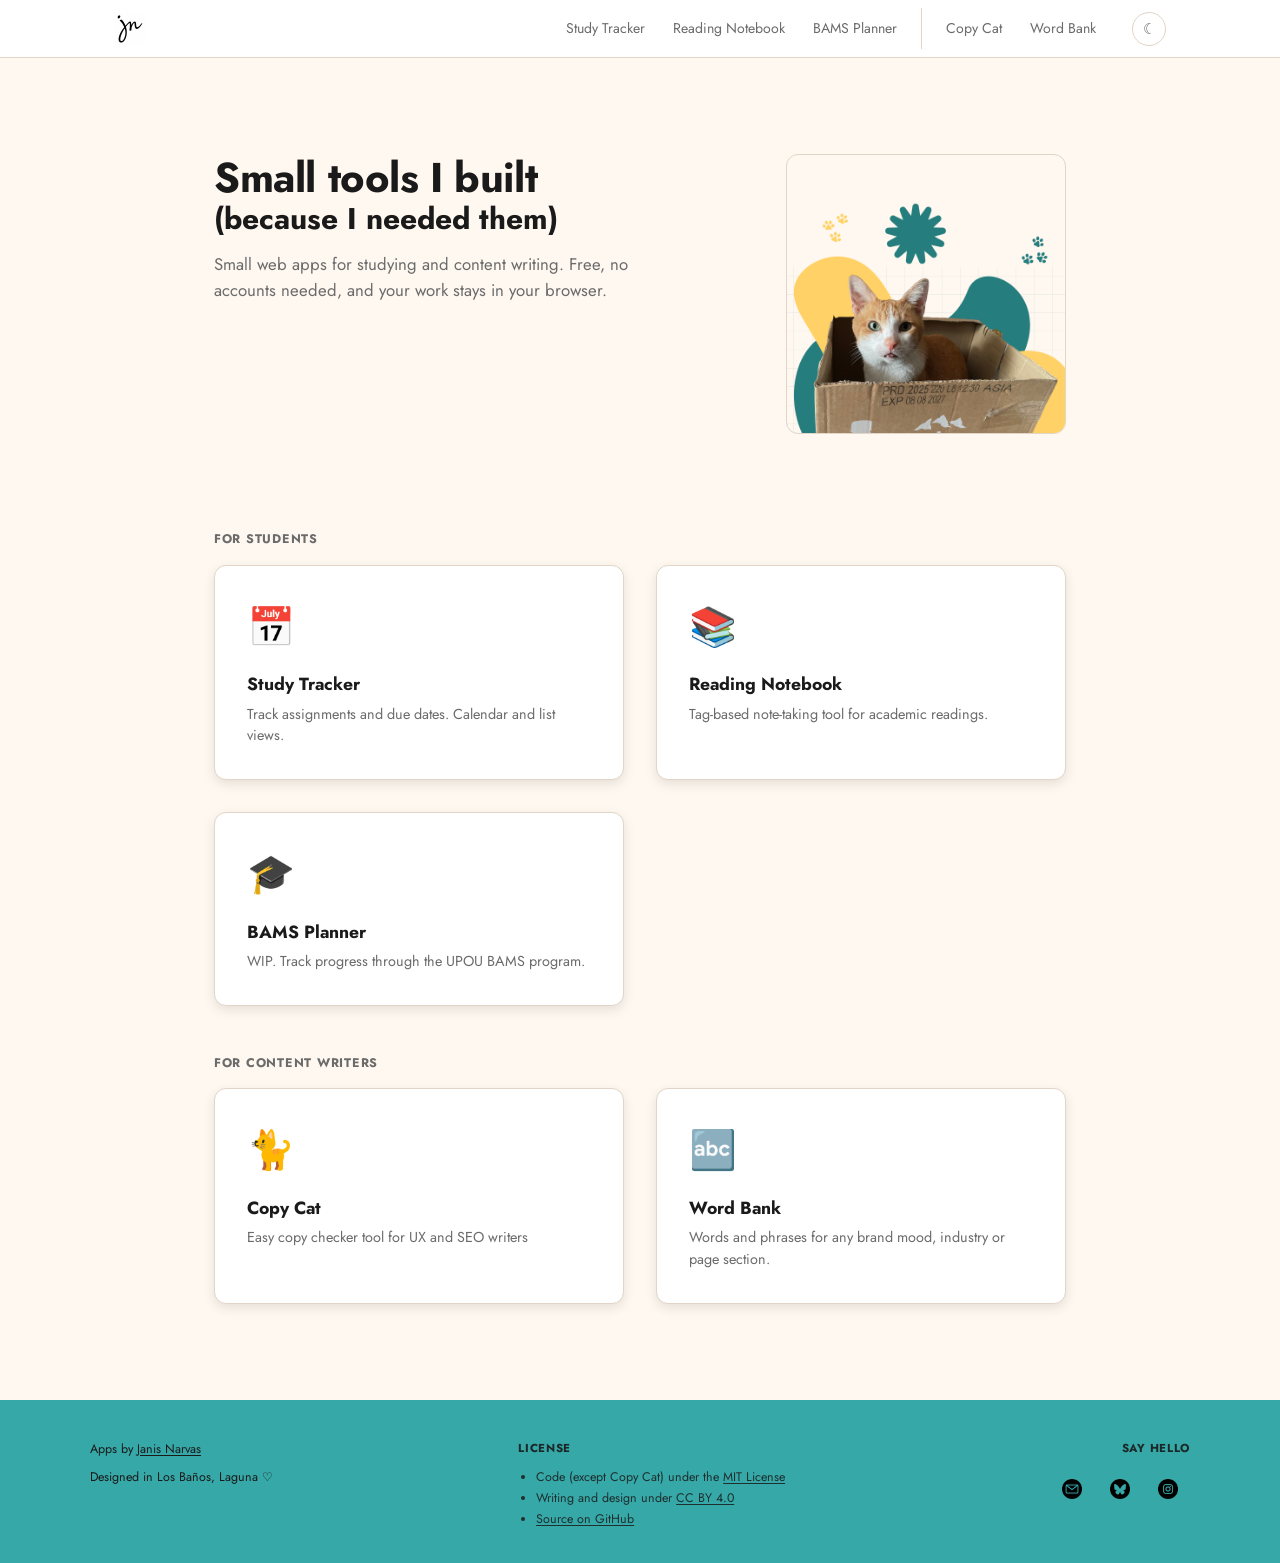
==== commit 4df1e1b2: "Group the tools by audience in the nav and on the home page Five flat links said nothing about who e" ====
--- a/index.html
+++ b/index.html
@@ -70,18 +70,18 @@
   ]
 }
 </script>
-<link rel="icon" type="image/png" sizes="32x32" href="icons/favicon-32.png?v=4.2.0">
-<link rel="icon" type="image/png" sizes="512x512" href="icons/favicon-512.png?v=4.2.0">
-<link rel="apple-touch-icon" href="icons/apple-touch-icon.png?v=4.2.0">
+<link rel="icon" type="image/png" sizes="32x32" href="icons/favicon-32.png?v=4.4.0">
+<link rel="icon" type="image/png" sizes="512x512" href="icons/favicon-512.png?v=4.4.0">
+<link rel="apple-touch-icon" href="icons/apple-touch-icon.png?v=4.4.0">
 <link rel="preconnect" href="https://fonts.googleapis.com">
 <link rel="preconnect" href="https://fonts.gstatic.com" crossorigin>
 <link href="https://fonts.googleapis.com/css2?family=Jost:ital,wght@0,300;0,400;0,500;0,600;0,700;1,400&display=swap" rel="stylesheet">
-<link rel="stylesheet" href="shared.css?v=4.2.0">
-<link rel="stylesheet" href="style.css?v=4.2.0">
+<link rel="stylesheet" href="shared.css?v=4.4.0">
+<link rel="stylesheet" href="style.css?v=4.4.0">
 <!-- Loaded in <head> so the theme is set before first paint (no light flash). -->
-<script src="theme.js?v=4.2.0"></script>
+<script src="theme.js?v=4.4.0"></script>
 <!-- Google Analytics (GA4) -->
-<script src="analytics.js?v=4.2.0"></script>
+<script src="analytics.js?v=4.4.0"></script>
 </head>
 <body>
 
@@ -100,24 +100,25 @@
         Free, no accounts needed, and your work stays in your browser.
       </p>
     </div>
-    <img class="home-hero-mark" src="icons/yasu.png?v=4.2.0" alt="" aria-hidden="true">
+    <img class="home-hero-mark" src="icons/yasu.png?v=4.4.0" alt="" aria-hidden="true">
   </div>
 </header>
 
 <main>
 
   <!--
-    Each tool is a card driven by the TOOLS array in script.js.
-    To add a new tool later: add an entry to that array — no HTML edits needed.
+    Each tool is a card driven by the TOOL_GROUPS array in script.js, which
+    also decides which group it sits under. To add a new tool later: add an
+    entry to that array (and to LINK_GROUPS in nav.js) — no HTML edits needed.
   -->
-  <section id="tool-grid" class="tool-grid"></section>
+  <div id="tool-groups" class="tool-groups"></div>
 </main>
 
 <!-- Licensing bar, filled in by sitebar.js. -->
 <footer class="site-bar"></footer>
 
-<script src="script.js?v=4.2.0"></script>
-<script src="nav.js?v=4.2.0"></script>
-<script src="sitebar.js?v=4.2.0"></script>
+<script src="script.js?v=4.4.0"></script>
+<script src="nav.js?v=4.4.0"></script>
+<script src="sitebar.js?v=4.4.0"></script>
 </body>
 </html>
--- a/shared.css
+++ b/shared.css
@@ -6,6 +6,108 @@
    ========================================================================== */
 
 * { box-sizing: border-box; }
+
+/* ---------- Site palette ----------
+   The DESIGN.md palette, defined once. Each page's own sheet loads after this
+   one and adds only what is its own (status colours, category colours…). */
+
+:root {
+  --color-primary: #50ebec;
+  --color-accent: #30A8B9;     /* Secondary */
+  --color-tertiary: #F09B48;
+  --color-bg: #FFF8F0;
+  --color-surface: #FFFFFF;
+  --color-border: #E0D5C7;
+  --color-text: #1A1A1A;
+  --color-text-muted: #6B6B6B;
+  /* Both cyans take a near-black label, never white (white on Primary is 1.45:1). */
+  --color-on-primary: #1A1A1A;
+
+  /* Secondary, deepened until it passes AA as body-sized link text on the
+     cream background: the palette's own accents top out at 2.7:1 there. */
+  --color-link: #1D6B77;
+
+  /* Button hover, taken from the footer band. One value for both themes:
+     it carries on the cream and on the dark background alike. Always a
+     fill with a near-black label (6.07:1) — as hover *text* on the cream
+     this teal is only 2.72:1 and fails AA. */
+  --color-hover: #36a8a8;
+  --color-hover-text: #1A1A1A;
+
+  /* Footer bar: a teal band in both themes, so it reads as a base rail. */
+  --color-bar-bg: #36a8a8;     /* #1a1a1a on it = 6.1:1 */
+  --color-bar-text: #1a1a1a;
+
+  /* Banner band, from the sibling copy-cat site. */
+  --banner-from: #217582;
+  --banner-to: #185861;        /* white on it = 9.9:1 */
+  --on-banner: #ffffff;
+
+  --radius-sm: 4px;            /* inputs, chips */
+  --radius: 12px;              /* cards, buttons */
+  --radius-lg: 24px;           /* modals, containers */
+  --radius-full: 9999px;       /* pills, avatars */
+
+  --shadow-sm: 0 1px 2px rgba(0, 0, 0, 0.05);
+  --shadow: 0 4px 12px rgba(0, 0, 0, 0.1);
+  --shadow-lg: 0 8px 24px rgba(0, 0, 0, 0.15);
+}
+
+/* theme.js sets data-theme on <html>, defaulting to the OS preference. */
+:root[data-theme="dark"] {
+  --color-bg: #1A1714;
+  --color-surface: #242019;
+  --color-border: #3A332A;
+  --color-text: #F5EFE6;
+  --color-text-muted: #A79E92;
+
+  /* On the dark background the Primary cyan clears 12:1, so links can use
+     it directly rather than the deepened light-mode teal. */
+  --color-link: #50ebec;
+
+  --color-bar-bg: #234242;     /* light text on it = 9.4:1 */
+  --color-bar-text: #e6e3dc;
+  --banner-from: #2b5050;      /* light text on it = 7.6:1 */
+  --banner-to: #1a3333;
+  --on-banner: #f2f2ec;
+
+  /* Same geometry at higher opacity: a shadow tuned for white vanishes here. */
+  --shadow-sm: 0 1px 2px rgba(0, 0, 0, 0.35);
+  --shadow: 0 4px 12px rgba(0, 0, 0, 0.45);
+  --shadow-lg: 0 8px 24px rgba(0, 0, 0, 0.55);
+}
+
+/* The `hidden` attribute must always win. Any rule setting `display` on an
+   element (grid, flex…) otherwise silently overrides it. */
+[hidden] { display: none !important; }
+
+body {
+  margin: 0;
+  font-family: 'Jost', -apple-system, BlinkMacSystemFont, "Segoe UI", Roboto, sans-serif;
+  background: var(--color-bg);
+  color: var(--color-text);
+  line-height: 1.5;
+}
+
+/* The nav's light/dark switch. */
+.theme-toggle {
+  width: 34px;
+  height: 34px;
+  flex-shrink: 0;
+  border-radius: 50%;
+  border: 1px solid var(--color-border);
+  background: transparent;
+  color: var(--color-text-muted);
+  font-size: 0.95rem;
+  line-height: 1;
+  cursor: pointer;
+}
+
+/* The gradient band carrying each page's H1. Each tool sets its own bottom margin. */
+.tool-banner {
+  background: linear-gradient(135deg, var(--banner-from), var(--banner-to));
+  color: var(--on-banner);
+}
 
 .theme-toggle:hover {
   background: var(--color-hover);
@@ -169,6 +271,38 @@
   margin: 0 0 0 auto;
   padding: 0;
   list-style: none;
+}
+
+/* The links list now holds two groups rather than five links. Each group is a
+   row of its own, and the second one carries the divider that states the
+   split without costing any vertical space. */
+.site-nav-group {
+  display: flex;
+  align-items: center;
+  gap: 4px;
+}
+.site-nav-group + .site-nav-group {
+  margin-left: 8px;
+  padding-left: 12px;
+  border-left: 1px solid var(--color-border);
+}
+.site-nav-sublist {
+  display: flex;
+  align-items: center;
+  gap: 4px;
+  margin: 0;
+  padding: 0;
+  list-style: none;
+}
+/* Undrawn on desktop, but still in the DOM: aria-labelledby points at it, so
+   removing it would take the group's name away from screen readers too. */
+.site-nav-group-label {
+  position: absolute;
+  width: 1px;
+  height: 1px;
+  overflow: hidden;
+  clip-path: inset(50%);
+  white-space: nowrap;
 }
 
 .site-nav-links a {
@@ -262,6 +396,40 @@
   }
   .site-nav.is-open .site-nav-links { display: flex; }
 
+  /* The panel has the vertical room the bar does not, so the groups stack and
+     their labels are drawn properly instead of leaning on a divider. */
+  .site-nav-group {
+    flex-direction: column;
+    align-items: stretch;
+    gap: 2px;
+  }
+  .site-nav-group + .site-nav-group {
+    margin-left: 0;
+    padding-left: 0;
+    border-left: 0;
+    margin-top: 12px;
+  }
+  .site-nav-sublist {
+    flex-direction: column;
+    align-items: stretch;
+    gap: 2px;
+  }
+  /* Out of the clipped box and back into the layout, styled to match the
+     footer's column headings so the two read as the same kind of label. */
+  .site-nav-group-label {
+    position: static;
+    width: auto;
+    height: auto;
+    overflow: visible;
+    clip-path: none;
+    padding: 4px 12px;
+    font-size: 0.72rem;
+    font-weight: 700;
+    text-transform: uppercase;
+    letter-spacing: 0.06em;
+    color: var(--color-text-muted);
+  }
+
   .site-nav-links a { padding: 12px; font-size: 0.95rem; }
   .site-nav-links a.is-current {
     box-shadow: inset 2px 0 0 var(--color-primary);
--- a/style.css
+++ b/style.css
@@ -4,74 +4,15 @@
    ========================================================================== */
 
 :root {
-  --color-primary: #50ebec;
-  --color-accent: #30A8B9;
-
   /* Call-to-action button: the palette's Primary, the same in both themes
      since it carries on the cream and on the dark background alike. Its
      label is Text Primary, never white — white on this cyan is 1.45:1,
      which fails AA outright, while #1A1A1A reaches 11.96:1. */
   --color-cta: var(--color-primary);
   --color-cta-text: #1A1A1A;
-  --color-bg: #FFF8F0;
-  --color-surface: #FFFFFF;
-  --color-border: #E0D5C7;
-  --color-text: #1A1A1A;
-  --color-text-muted: #6B6B6B;
-  --radius: 12px;
-  --shadow: 0 4px 12px rgba(0, 0, 0, 0.1);
-
-  /* Footer bar: a dark block in both themes, so it reads as a base rail. */
-  --banner-from: #217582;    /* secondary */
-  --banner-to: #185861;      /* deeper secondary; white on it = 9.9:1 */
-  --on-banner: #ffffff;      /* 5.3:1 at the gradient's lightest end */
-  /* Button hover, taken from the footer band. One value for both themes:
-     it carries on the cream and on the dark background alike. Always a
-     fill with a near-black label (6.07:1) — as hover *text* on the cream
-     this teal is only 2.72:1 and fails AA. */
-  --color-hover: #36a8a8;
-  --color-hover-text: #1A1A1A;
-  --color-bar-bg: #36a8a8;   /* teal band; #1a1a1a on it = 6.1:1 */
-  --color-bar-text: #1a1a1a;
-  /* Secondary, deepened until it passes AA as body-sized link text on the
-     cream background: the palette's own accents top out at 2.7:1 there. */
-  --color-link: #1D6B77;
-  --radius-sm: 4px;      /* inputs, chips */
-}
-
-/* ---------- Dark theme ----------
-   theme.js sets data-theme on <html>, defaulting to the OS preference. */
-:root[data-theme="dark"] {
-  --color-primary: #50ebec;
-  --color-accent: #30A8B9;
-  --color-bg: #1A1714;
-  --color-surface: #242019;
-  --color-border: #3A332A;
-  --color-text: #F5EFE6;
-  --color-text-muted: #A79E92;
-  --shadow: 0 4px 12px rgba(0, 0, 0, 0.45);
-  --banner-from: #2b5050;    /* muted teal; light text on it = 7.6:1 */
-  --banner-to: #1a3333;
-  --on-banner: #f2f2ec;
-  /* Button hover, taken from the footer band. One value for both themes:
-     it carries on the cream and on the dark background alike. Always a
-     fill with a near-black label (6.07:1) — as hover *text* on the cream
-     this teal is only 2.72:1 and fails AA. */
-  --color-hover: #36a8a8;
-  --color-hover-text: #1A1A1A;
-  --color-bar-bg: #234242;   /* muted teal; light text on it = 9.4:1 */
-  --color-bar-text: #e6e3dc;
-  /* On the dark background the Primary cyan clears 12:1, so links can use
-     it directly rather than the deepened light-mode teal. */
-  --color-link: #50ebec;
 }
 
 body {
-  margin: 0;
-  font-family: 'Jost', -apple-system, BlinkMacSystemFont, "Segoe UI", Roboto, sans-serif;
-  background: var(--color-bg);
-  color: var(--color-text);
-  line-height: 1.5;
   min-height: 100vh;
   display: flex;
   flex-direction: column;
@@ -164,6 +105,23 @@
   border: 0.5px solid var(--color-border);
 }
 
+/* The two audience groups, stacked. 48px between them rather than the grid's
+   own 32px, so the gap between groups reads as larger than the gap between
+   cards — otherwise the heading looks attached to nothing in particular. */
+.tool-groups {
+  display: flex;
+  flex-direction: column;
+  gap: 48px;
+}
+
+.tool-group-heading {
+  margin: 0 0 16px;
+  font-size: 0.78rem;
+  font-weight: 700;
+  text-transform: uppercase;
+  letter-spacing: 0.06em;
+  color: var(--color-text-muted);
+}
 
 /* Two up on desktop rather than auto-fit: with four tools that gives a square
    2x2 block, where auto-fit was fitting three across and orphaning the last. */
@@ -224,19 +182,6 @@
   .home-hero-mark { width: min(220px, 60vw); height: auto; }
 }
 
-.theme-toggle {
-  width: 34px;
-  height: 34px;
-  flex-shrink: 0;
-  border-radius: 50%;
-  border: 1px solid var(--color-border);
-  background: transparent;
-  color: var(--color-text-muted);
-  font-size: 0.95rem;
-  line-height: 1;
-  cursor: pointer;
-}
-
 /* ---------- License page ---------- */
 
 .prose {
@@ -321,15 +266,3 @@
 
 .prose .prose-cta:hover { background: var(--color-hover); color: var(--color-hover-text); }
 
-/* ---------- Page banner ----------
-   The same band the tools use, for the pages that are not tools. Lives here
-   because index, license and the guide all load this stylesheet. */
-
-.tool-banner {
-  background: linear-gradient(135deg, var(--banner-from), var(--banner-to));
-  color: var(--on-banner);
-  /* No bottom margin here, unlike the tools': the pages using this sheet
-     (home, licence, guide) all give their own <main> generous top padding,
-     and a margin on top of that left the space above the content 28px
-     larger than the space below it. */
-}
